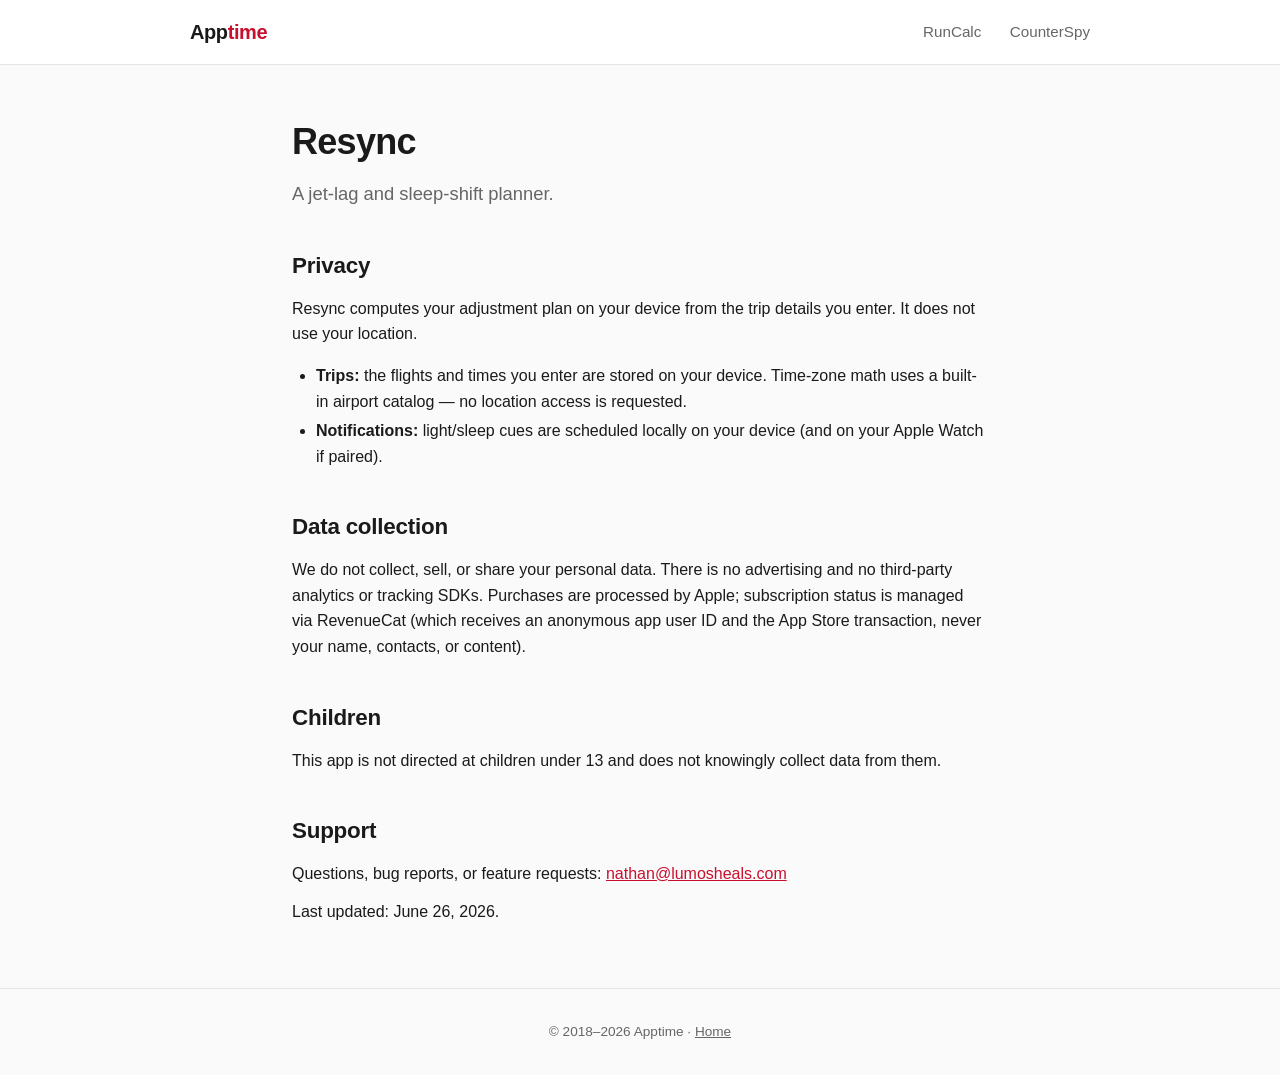
==== resync/privacy/index.html @ cd86d995 "Add/refresh privacy & support pages for Sol, Elite Career, TidyScan, Resync; de-ad CounterSpy & RunC" ====
<!DOCTYPE html>
<html lang="en">
<head>
<meta charset="utf-8">
<meta name="viewport" content="width=device-width, initial-scale=1">
<title>Resync — Privacy & Support</title>
<link rel="stylesheet" href="/style.css">
</head>
<body>
<header>
  <nav>
    <a href="/" class="brand">App<span>time</span></a>
    <div class="links">
      <a href="/runcalc.html">RunCalc</a>
      <a href="/counterspy.html">CounterSpy</a>
    </div>
  </nav>
</header>
<main>
  <h1>Resync</h1>
  <p class="lede">A jet-lag and sleep-shift planner.</p>
  <h2>Privacy</h2>
  <p>Resync computes your adjustment plan on your device from the trip details you enter. It does not use your location.</p>
  <ul>
    <li><strong>Trips:</strong> the flights and times you enter are stored on your device. Time-zone math uses a built-in airport catalog — no location access is requested.</li>
    <li><strong>Notifications:</strong> light/sleep cues are scheduled locally on your device (and on your Apple Watch if paired).</li>
  </ul>
  <h2>Data collection</h2>
  <p>We do not collect, sell, or share your personal data. There is no advertising and no third-party analytics or tracking SDKs. Purchases are processed by Apple; subscription status is managed via RevenueCat (which receives an anonymous app user ID and the App Store transaction, never your name, contacts, or content).</p>
  <h2>Children</h2>
  <p>This app is not directed at children under 13 and does not knowingly collect data from them.</p>
  <h2>Support</h2>
  <p>Questions, bug reports, or feature requests: <a href="mailto:nathan@lumosheals.com">nathan@lumosheals.com</a></p>
  <p class="updated">Last updated: June 26, 2026.</p>
</main>
<footer>
  &copy; 2018&ndash;2026 Apptime &middot; <a href="/">Home</a>
</footer>
</body>
</html>
---- style.css ----
:root {
  --bg: #fafafa;
  --fg: #1a1a1a;
  --muted: #666;
  --accent: #c8102e;
  --border: #e5e5e5;
  --card: #fff;
}

* { box-sizing: border-box; }

body {
  font-family: -apple-system, BlinkMacSystemFont, "Segoe UI", Roboto, sans-serif;
  background: var(--bg);
  color: var(--fg);
  margin: 0;
  line-height: 1.6;
}

header {
  background: var(--card);
  border-bottom: 1px solid var(--border);
  padding: 1rem 2rem;
}

header nav {
  max-width: 900px;
  margin: 0 auto;
  display: flex;
  align-items: center;
  justify-content: space-between;
}

header .brand {
  font-weight: 700;
  font-size: 1.25rem;
  color: var(--fg);
  text-decoration: none;
  letter-spacing: -0.02em;
}

header .brand span {
  color: var(--accent);
}

header .links a {
  color: var(--muted);
  text-decoration: none;
  margin-left: 1.5rem;
  font-size: 0.95rem;
}

header .links a:hover {
  color: var(--fg);
}

main {
  max-width: 760px;
  margin: 3rem auto;
  padding: 0 2rem;
}

main h1 {
  font-size: 2.25rem;
  letter-spacing: -0.02em;
  margin: 0 0 0.5rem;
}

main h2 {
  font-size: 1.4rem;
  margin: 2.5rem 0 0.75rem;
  letter-spacing: -0.01em;
}

main h3 {
  font-size: 1.1rem;
  margin: 1.5rem 0 0.5rem;
}

main .lede {
  font-size: 1.15rem;
  color: var(--muted);
  margin: 0 0 2rem;
}

main ul {
  padding-left: 1.5rem;
}

main li {
  margin: 0.25rem 0;
}

main p {
  margin: 0.75rem 0;
}

main a {
  color: var(--accent);
}

.card {
  background: var(--card);
  border: 1px solid var(--border);
  border-radius: 12px;
  padding: 1.5rem;
  margin: 1rem 0;
  display: block;
  text-decoration: none;
  color: var(--fg);
}

.card:hover {
  border-color: var(--accent);
}

.card h3 {
  margin-top: 0;
  color: var(--accent);
}

.card p {
  color: var(--muted);
  margin: 0.5rem 0 0;
}

.note {
  background: #fff8e1;
  border-left: 3px solid #f5a623;
  padding: 0.75rem 1rem;
  margin: 1.5rem 0;
  border-radius: 4px;
  font-size: 0.95rem;
}

footer {
  text-align: center;
  color: var(--muted);
  padding: 2rem;
  font-size: 0.85rem;
  border-top: 1px solid var(--border);
  margin-top: 4rem;
}

footer a {
  color: var(--muted);
}
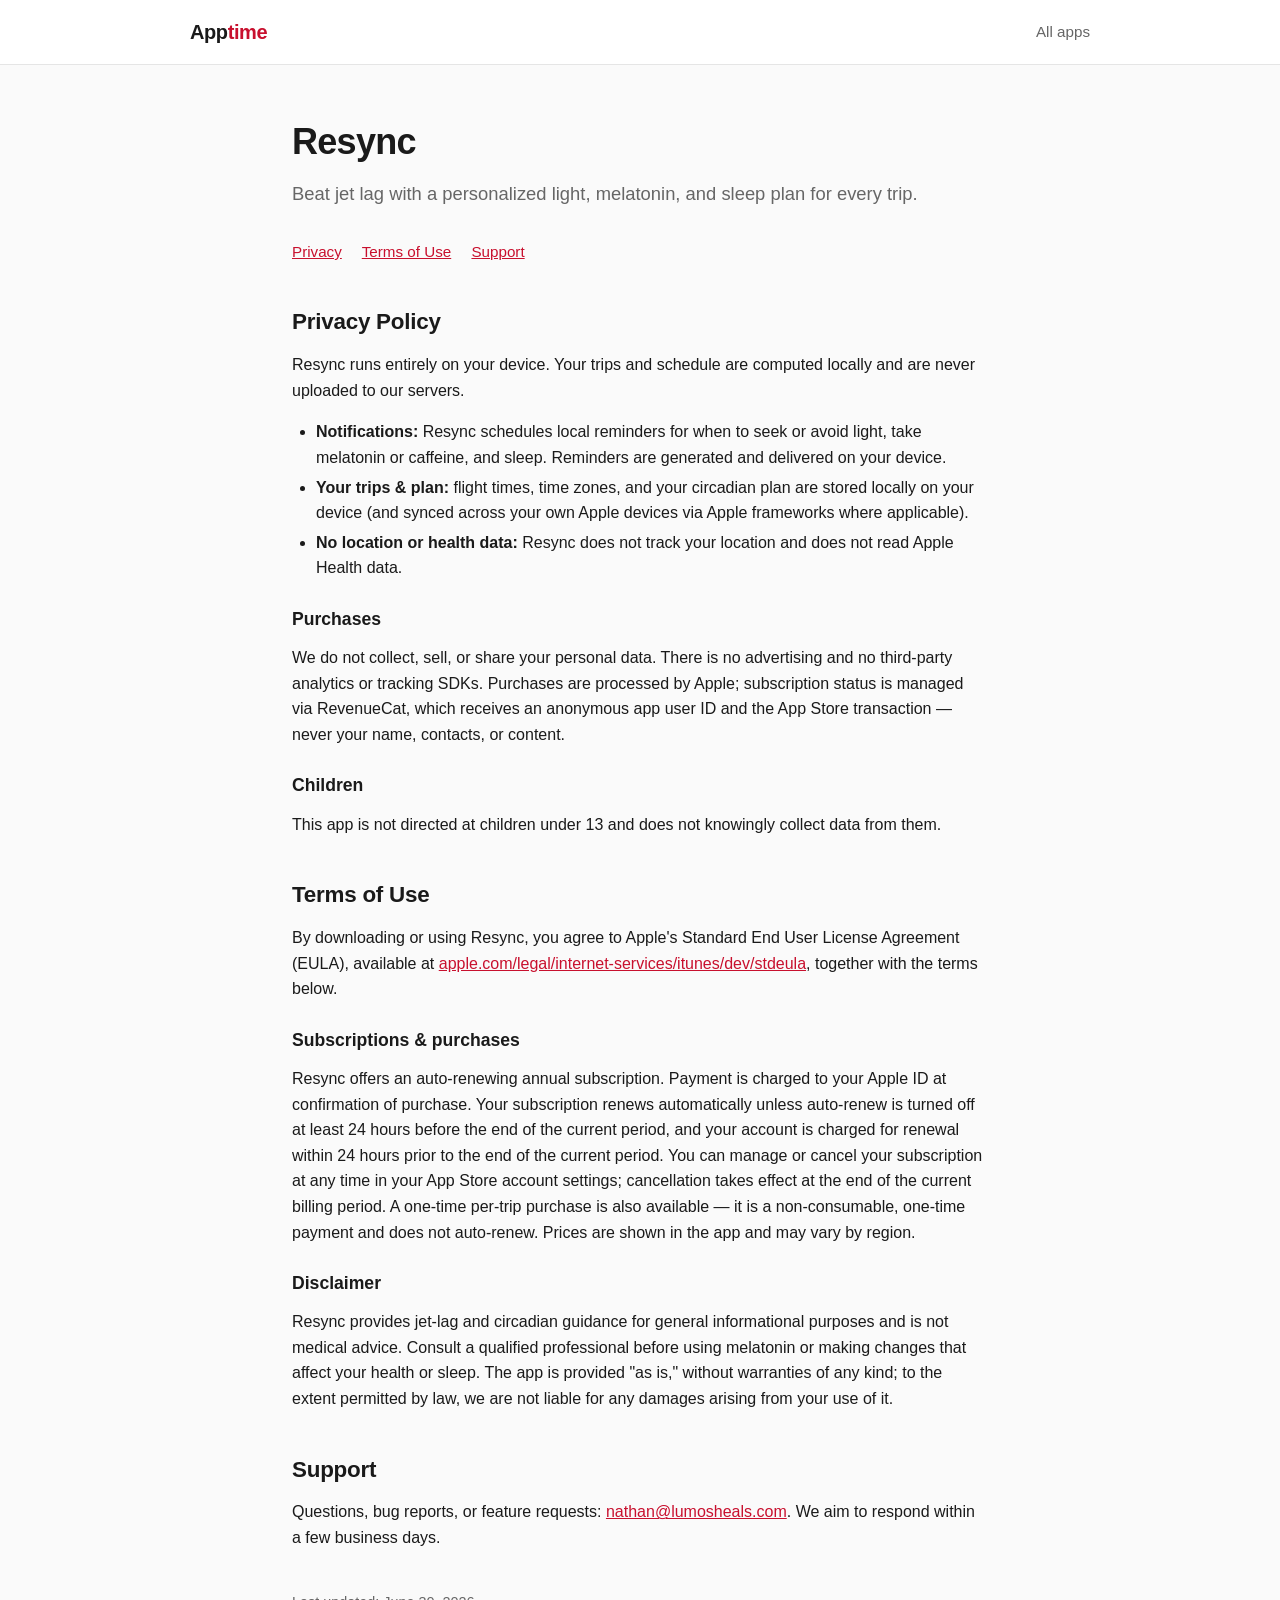
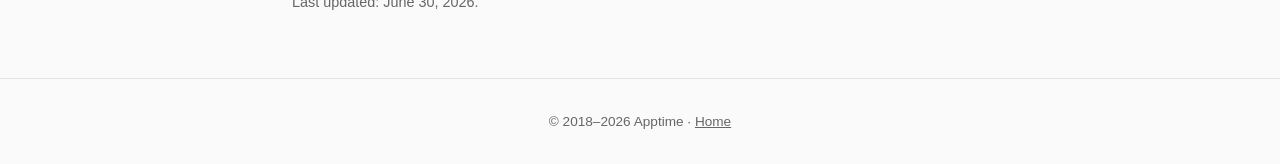
==== commit 491ec527: "Add all 7 apps with Privacy + Terms of Use + Support pages - Flat routing per app: /sol /onthree /ti" ====
--- a/resync/privacy/index.html
+++ b/resync/privacy/index.html
@@ -3,38 +3,15 @@
 <head>
 <meta charset="utf-8">
 <meta name="viewport" content="width=device-width, initial-scale=1">
-<title>Resync — Privacy & Support</title>
+<meta http-equiv="refresh" content="0; url=/resync.html">
+<link rel="canonical" href="/resync.html">
+<title>Resync — Privacy, Terms &amp; Support</title>
 <link rel="stylesheet" href="/style.css">
 </head>
 <body>
-<header>
-  <nav>
-    <a href="/" class="brand">App<span>time</span></a>
-    <div class="links">
-      <a href="/runcalc.html">RunCalc</a>
-      <a href="/counterspy.html">CounterSpy</a>
-    </div>
-  </nav>
-</header>
 <main>
-  <h1>Resync</h1>
-  <p class="lede">A jet-lag and sleep-shift planner.</p>
-  <h2>Privacy</h2>
-  <p>Resync computes your adjustment plan on your device from the trip details you enter. It does not use your location.</p>
-  <ul>
-    <li><strong>Trips:</strong> the flights and times you enter are stored on your device. Time-zone math uses a built-in airport catalog — no location access is requested.</li>
-    <li><strong>Notifications:</strong> light/sleep cues are scheduled locally on your device (and on your Apple Watch if paired).</li>
-  </ul>
-  <h2>Data collection</h2>
-  <p>We do not collect, sell, or share your personal data. There is no advertising and no third-party analytics or tracking SDKs. Purchases are processed by Apple; subscription status is managed via RevenueCat (which receives an anonymous app user ID and the App Store transaction, never your name, contacts, or content).</p>
-  <h2>Children</h2>
-  <p>This app is not directed at children under 13 and does not knowingly collect data from them.</p>
-  <h2>Support</h2>
-  <p>Questions, bug reports, or feature requests: <a href="mailto:nathan@lumosheals.com">nathan@lumosheals.com</a></p>
-  <p class="updated">Last updated: June 26, 2026.</p>
+  <p>This page has moved to <a href="/resync.html">nlambson.github.io/resync.html</a>. Redirecting&hellip;</p>
 </main>
-<footer>
-  &copy; 2018&ndash;2026 Apptime &middot; <a href="/">Home</a>
-</footer>
+<script>location.replace("/resync.html");</script>
 </body>
 </html>
--- a/style.css
+++ b/style.css
@@ -145,3 +145,23 @@
 footer a {
   color: var(--muted);
 }
+
+.subnav {
+  margin: 0 0 1.5rem;
+  font-size: 0.95rem;
+  color: var(--muted);
+}
+
+.subnav a {
+  margin-right: 1rem;
+}
+
+main h2[id] {
+  scroll-margin-top: 1.5rem;
+}
+
+.updated {
+  color: var(--muted);
+  font-size: 0.9rem;
+  margin-top: 2.5rem;
+}
